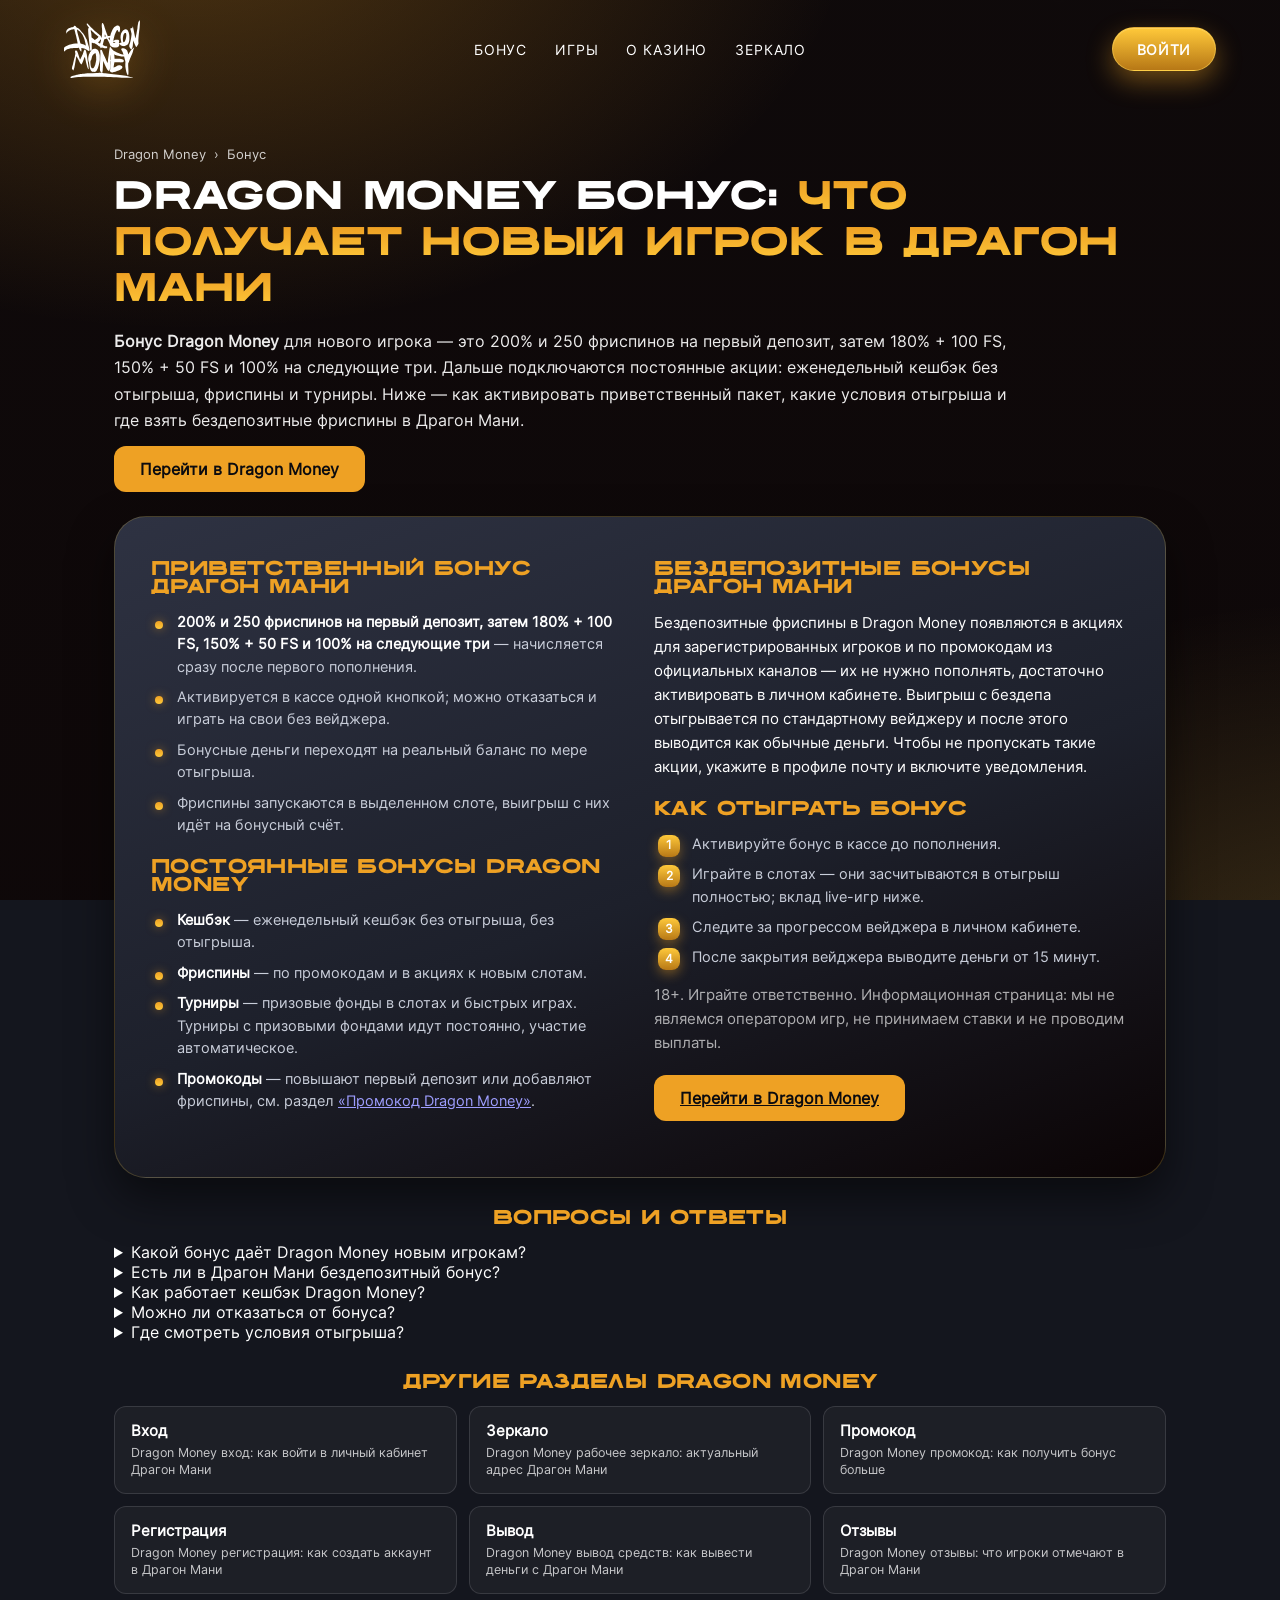
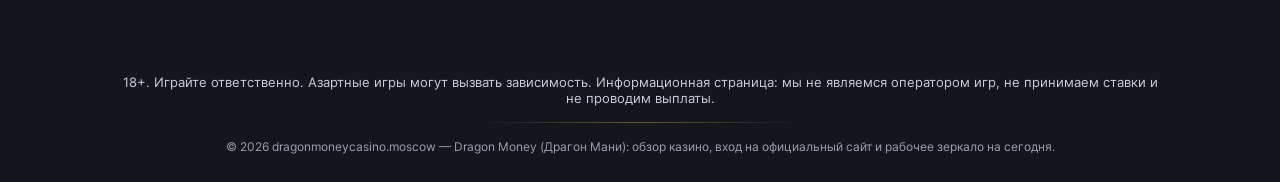
==== bonus/index.html @ 5d679af5 "Разделы Dragon Money: бонус, вход, зеркало, промокод, регистрация, вывод, отзывы; sitemap" ====
<!DOCTYPE html>
<html lang="ru">
<head>
  <meta charset="utf-8" />
  <meta name="viewport" content="width=device-width, initial-scale=1" />
  <meta http-equiv="content-language" content="ru" />
  <meta name="referrer" content="strict-origin-when-cross-origin" />
  <title>Dragon Money бонус — бонусы Драгон Мани: 200% + 250 FS, кешбэк, фриспины и промокоды</title>
  <meta name="description" content="Бонусы Dragon Money (Драгон Мани): 200% и 250 фриспинов на первый депозит, затем 180% + 100 FS, 150% + 50 FS и 100% на следующие три, еженедельный кешбэк без отыгрыша, фриспины и турниры. Условия отыгрыша, бездепозитные акции и промокоды. 18+." />
  <meta name="keywords" content="Dragon Money бонус, Драгон Мани бонус, Драгон Мани бездеп, Dragon Money casino бонус, бонус Драгон Мани на первый депозит, Драгон Мани фриспины, Драгон Мани кэшбэк" />
  <meta name="robots" content="index, follow, max-image-preview:large, max-snippet:-1" />
  <meta name="yandex" content="index, follow" />
  <meta name="rating" content="mature" />
  <meta name="age-restriction" content="18+" />
  <link rel="canonical" href="https://dragonmoneycasino.moscow/bonus/" />
  <meta property="og:type" content="article" />
  <meta property="og:site_name" content="Dragon Money" />
  <meta property="og:title" content="Dragon Money бонус — бонусы Драгон Мани: 200% + 250 FS, кешбэк, фриспины и промокоды" />
  <meta property="og:description" content="Бонусы Dragon Money (Драгон Мани): 200% и 250 фриспинов на первый депозит, затем 180% + 100 FS, 150% + 50 FS и 100% на следующие три, еженедельный кешбэк без отыгрыша, фриспины и турниры. Условия отыгрыша, бездепозитные акции и промокоды. 18+." />
  <meta property="og:url" content="https://dragonmoneycasino.moscow/bonus/" />
  <meta property="og:locale" content="ru_RU" />
  <link rel="icon" type="image/png" href="/assets/logo/favicon.png" />
  <link rel="stylesheet" href="/css/tokens.css" />
  <link rel="stylesheet" href="/css/palette-dragon.css" />
  <link rel="stylesheet" href="/css/style.css" />
  <link rel="stylesheet" href="/css/extra.css" />
  <link rel="stylesheet" href="/css/hub.css?v=1" />
</head>
<body>

  <div class="page-bg" aria-hidden="true"></div>

  <div class="page">
    <header class="lb-header-center">
    <a class="lb-header-center__brand" href="/" aria-label="Dragon Money — на главную">
      <img class="lb-header-center__img" src="/assets/logo/wordmark.svg" alt="Dragon Money — Драгон Мани" width="180" height="40" />
    </a>
    <nav class="lb-header-center__nav" aria-label="Основное меню Dragon Money">
      <a class="lb-header-center__link" href="/#bonus" title="Бонус Dragon Money">Бонус</a>
      <a class="lb-header-center__link" href="/#games" title="Игры Dragon Money">Игры</a>
      <a class="lb-header-center__link" href="/#advantages" title="О Dragon Money">О казино</a>
      <a class="lb-header-center__link" href="/#about" title="Зеркало Dragon Money">Зеркало</a>
    </nav>
    <div class="lb-header-center__actions">
      <a class="lb-header-center__btn" href="https://gamejack777.site/7ZUdEv" target="_blank" rel="nofollow noopener" title="Вход в Dragon Money">Войти</a>
    </div>
  </header>

    <main class="page__main" id="top">
      <section class="section" aria-labelledby="page-title">
        <div class="dm-seo">
          <nav class="crumbs" aria-label="Хлебные крошки"><a href="/">Dragon Money</a><span>›</span><span>Бонус</span></nav>
          <h1 class="dm-seo__title" id="page-title"><span class="dm-seo__title-dark">Dragon Money бонус: </span><span class="dm-seo__title-blue">что получает новый игрок в Драгон Мани</span></h1>
          <div class="hub-intro">
<p><strong>Бонус Dragon Money</strong> для нового игрока — это 200% и 250 фриспинов на первый депозит, затем 180% + 100 FS, 150% + 50 FS и 100% на следующие три. Дальше подключаются постоянные акции: еженедельный кешбэк без отыгрыша, фриспины и турниры. Ниже — как активировать приветственный пакет, какие условия отыгрыша и где взять бездепозитные фриспины в Драгон Мани.</p>
          </div>
          <div class="hub-cta"><a class="hub-btn" href="https://gamejack777.site/7ZUdEv" target="_blank" rel="nofollow noopener" title="Перейти в Dragon Money">Перейти в Dragon Money</a></div>

          <div class="dm-seo__grid">
            <div class="dm-seo__col">
<h2 class="dm-seo__h3">Приветственный бонус Драгон Мани</h2>
<ul class="dm-seo__list"><li><strong>200% и 250 фриспинов на первый депозит, затем 180% + 100 FS, 150% + 50 FS и 100% на следующие три</strong> — начисляется сразу после первого пополнения.</li><li>Активируется в кассе одной кнопкой; можно отказаться и играть на свои без вейджера.</li><li>Бонусные деньги переходят на реальный баланс по мере отыгрыша.</li><li>Фриспины запускаются в выделенном слоте, выигрыш с них идёт на бонусный счёт.</li></ul>
<h2 class="dm-seo__h3">Постоянные бонусы Dragon Money</h2>
<ul class="dm-seo__list"><li><strong>Кешбэк</strong> — еженедельный кешбэк без отыгрыша, без отыгрыша.</li><li><strong>Фриспины</strong> — по промокодам и в акциях к новым слотам.</li><li><strong>Турниры</strong> — призовые фонды в слотах и быстрых играх. Турниры с призовыми фондами идут постоянно, участие автоматическое.</li><li><strong>Промокоды</strong> — повышают первый депозит или добавляют фриспины, см. раздел <a href="/promokod/" title="Промокод Dragon Money">«Промокод Dragon Money»</a>.</li></ul>
            </div>
            <div class="dm-seo__col">
<h2 class="dm-seo__h3">Бездепозитные бонусы Драгон Мани</h2>
<p>Бездепозитные фриспины в Dragon Money появляются в акциях для зарегистрированных игроков и по промокодам из официальных каналов — их не нужно пополнять, достаточно активировать в личном кабинете. Выигрыш с бездепа отыгрывается по стандартному вейджеру и после этого выводится как обычные деньги. Чтобы не пропускать такие акции, укажите в профиле почту и включите уведомления.</p>
<h2 class="dm-seo__h3">Как отыграть бонус</h2>
<ol class="dm-seo__list dm-seo__list--num"><li>Активируйте бонус в кассе до пополнения.</li><li>Играйте в слотах — они засчитываются в отыгрыш полностью; вклад live-игр ниже.</li><li>Следите за прогрессом вейджера в личном кабинете.</li><li>После закрытия вейджера выводите деньги от 15 минут.</li></ol>
              <p class="hub-note">18+. Играйте ответственно. Информационная страница: мы не являемся оператором игр, не принимаем ставки и не проводим выплаты.</p>
              <div class="hub-cta"><a class="hub-btn" href="https://gamejack777.site/7ZUdEv" target="_blank" rel="nofollow noopener" title="Перейти в Dragon Money">Перейти в Dragon Money</a></div>
            </div>
          </div>

          <h2 class="dm-seo__h3 hub__h2">Вопросы и ответы</h2>
          <div class="dm-faq">
<details class="dm-q"><summary>Какой бонус даёт Dragon Money новым игрокам?</summary><p>200% и 250 фриспинов на первый депозит, затем 180% + 100 FS, 150% + 50 FS и 100% на следующие три. Активируется в кассе при первом пополнении.</p></details>
<details class="dm-q"><summary>Есть ли в Драгон Мани бездепозитный бонус?</summary><p>Бездепозитные фриспины периодически выдаются по промокодам и в акциях для зарегистрированных игроков — следите за уведомлениями в кабинете.</p></details>
<details class="dm-q"><summary>Как работает кешбэк Dragon Money?</summary><p>Часть проигрыша возвращается на баланс: еженедельный кешбэк без отыгрыша. Отыгрывать кешбэк не нужно.</p></details>
<details class="dm-q"><summary>Можно ли отказаться от бонуса?</summary><p>Да, в кассе перед пополнением. Тогда депозит сразу доступен к выводу без вейджера.</p></details>
<details class="dm-q"><summary>Где смотреть условия отыгрыша?</summary><p>В описании бонуса в кассе и в личном кабинете — там же виден прогресс вейджера.</p></details>
          </div>

          <h2 class="dm-seo__h3 hub__h2">Другие разделы Dragon Money</h2>
          <div class="hub">
        <a href="/vhod/" title="Dragon Money вход: как войти в личный кабинет Драгон Мани"><strong>Вход</strong><small>Dragon Money вход: как войти в личный кабинет Драгон Мани</small></a>
        <a href="/zerkalo/" title="Dragon Money рабочее зеркало: актуальный адрес Драгон Мани"><strong>Зеркало</strong><small>Dragon Money рабочее зеркало: актуальный адрес Драгон Мани</small></a>
        <a href="/promokod/" title="Dragon Money промокод: как получить бонус больше"><strong>Промокод</strong><small>Dragon Money промокод: как получить бонус больше</small></a>
        <a href="/registraciya/" title="Dragon Money регистрация: как создать аккаунт в Драгон Мани"><strong>Регистрация</strong><small>Dragon Money регистрация: как создать аккаунт в Драгон Мани</small></a>
        <a href="/vyvod/" title="Dragon Money вывод средств: как вывести деньги с Драгон Мани"><strong>Вывод</strong><small>Dragon Money вывод средств: как вывести деньги с Драгон Мани</small></a>
        <a href="/otzyvy/" title="Dragon Money отзывы: что игроки отмечают в Драгон Мани"><strong>Отзывы</strong><small>Dragon Money отзывы: что игроки отмечают в Драгон Мани</small></a>
          </div>
        </div>
      </section>
    </main>

    <footer class="lb-footer-line">
    <p class="lb-footer-line__disclaimer">18+. Играйте ответственно. Азартные игры могут вызвать зависимость. Информационная страница: мы не являемся оператором игр, не принимаем ставки и не проводим выплаты.</p>
    <hr class="lb-footer-line__rule" />
    <p class="lb-footer-line__copy">© 2026 dragonmoneycasino.moscow — Dragon Money (Драгон Мани): обзор казино, вход на официальный сайт и рабочее зеркало на сегодня.</p>
  </footer>
  </div>

  <div class="lb-toast" data-lb-toast id="lb-bonus-toast">
  <div class="lb-toast__body">
    <p class="lb-toast__title">Сундуки дракона</p>
    <p class="lb-toast__text">Бонус до 200% и 250 фриспинов на первые четыре депозита. Только для новых игроков.</p>
    <a class="lb-toast__btn" href="https://gamejack777.site/7ZUdEv" target="_blank" rel="nofollow noopener" title="Условия бонуса Dragon Money">Смотреть</a>
  </div>
  <button class="lb-toast__close" type="button" aria-label="Закрыть" data-lb-toast-close>×</button>
</div>

<script type="application/ld+json">
{
  "@context": "https://schema.org",
  "@graph": [
    {
      "@type": "WebPage",
      "@id": "https://dragonmoneycasino.moscow/bonus/#page",
      "url": "https://dragonmoneycasino.moscow/bonus/",
      "name": "Dragon Money бонус — бонусы Драгон Мани: 200% + 250 FS, кешбэк, фриспины и промокоды",
      "description": "Бонусы Dragon Money (Драгон Мани): 200% и 250 фриспинов на первый депозит, затем 180% + 100 FS, 150% + 50 FS и 100% на следующие три, еженедельный кешбэк без отыгрыша, фриспины и турниры. Условия отыгрыша, бездепозитные акции и промокоды. 18+.",
      "inLanguage": "ru-RU",
      "isPartOf": {
        "@id": "https://dragonmoneycasino.moscow/#website"
      }
    },
    {
      "@type": "BreadcrumbList",
      "itemListElement": [
        {
          "@type": "ListItem",
          "position": 1,
          "name": "Dragon Money",
          "item": "https://dragonmoneycasino.moscow/"
        },
        {
          "@type": "ListItem",
          "position": 2,
          "name": "Бонус",
          "item": "https://dragonmoneycasino.moscow/bonus/"
        }
      ]
    },
    {
      "@type": "FAQPage",
      "@id": "https://dragonmoneycasino.moscow/bonus/#faq",
      "mainEntity": [
        {
          "@type": "Question",
          "name": "Какой бонус даёт Dragon Money новым игрокам?",
          "acceptedAnswer": {
            "@type": "Answer",
            "text": "200% и 250 фриспинов на первый депозит, затем 180% + 100 FS, 150% + 50 FS и 100% на следующие три. Активируется в кассе при первом пополнении."
          }
        },
        {
          "@type": "Question",
          "name": "Есть ли в Драгон Мани бездепозитный бонус?",
          "acceptedAnswer": {
            "@type": "Answer",
            "text": "Бездепозитные фриспины периодически выдаются по промокодам и в акциях для зарегистрированных игроков — следите за уведомлениями в кабинете."
          }
        },
        {
          "@type": "Question",
          "name": "Как работает кешбэк Dragon Money?",
          "acceptedAnswer": {
            "@type": "Answer",
            "text": "Часть проигрыша возвращается на баланс: еженедельный кешбэк без отыгрыша. Отыгрывать кешбэк не нужно."
          }
        },
        {
          "@type": "Question",
          "name": "Можно ли отказаться от бонуса?",
          "acceptedAnswer": {
            "@type": "Answer",
            "text": "Да, в кассе перед пополнением. Тогда депозит сразу доступен к выводу без вейджера."
          }
        },
        {
          "@type": "Question",
          "name": "Где смотреть условия отыгрыша?",
          "acceptedAnswer": {
            "@type": "Answer",
            "text": "В описании бонуса в кассе и в личном кабинете — там же виден прогресс вейджера."
          }
        }
      ]
    }
  ]
}
</script>
<script src="/js/toast.js"></script>
</body>
</html>
---- css/tokens.css ----
:root {
  --lb-c-2589FF: #2589FF;
  --lb-c-25475C: #25475C;
  --lb-c-111117: #111117;
  --lb-c-FFFFFF: #FFFFFF;
  --lb-c-5A7EA8: #5A7EA8;
  --lb-c-2A7AD9: #2A7AD9;
  --lb-c-262D36: #262D36;
  --lb-c-06060C: #06060C;
  --lb-c-09091C: #06060C;

  --lb-font-display: "Widock TRIAL", "Arial Black", Arial, sans-serif;
  --lb-font-title: "FindSans Pro", Arial, sans-serif;
  --lb-font-body: "Inter", Arial, Helvetica, sans-serif;

  --lb-space-1: 8px;
  --lb-space-2: 12px;
  --lb-space-3: 16px;
  --lb-space-4: 24px;
  --lb-space-5: 32px;
  --lb-space-6: 48px;
  --lb-w-page: 1200px;
  --lb-w-main: 1100px;
  --lb-w-narrow: 980px;
  --lb-w-text: 900px;
  --lb-gutter: 24px;
}

@media (max-width: 720px) {
  :root { --lb-gutter: 16px; }
}

@font-face {
  font-family: "Widock TRIAL";
  src: url("../assets/fonts/Widock-TRIAL-Bold.woff") format("woff");
  font-weight: 700;
  font-style: normal;
  font-display: swap;
}
@font-face {
  font-family: "FindSans Pro";
  src: url("../assets/fonts/FindSansPro-Regular.woff") format("woff");
  font-weight: 400;
  font-style: normal;
  font-display: swap;
}
@font-face {
  font-family: "Inter";
  src: url("../assets/fonts/Inter-Regular.woff") format("woff");
  font-weight: 400;
  font-style: normal;
  font-display: swap;
}
---- css/palette-dragon.css ----
/* Dragon Money — тёмная тема (жёлтый + тёмно-навигационный).
   Основано на реальном бренд-марке: amber #EEA124 + ink #1D202B.
   Подключать после tokens.css */

:root {
  /* Роли темы */
  --dm-bg:            #14161E;   /* фон страницы (глубокая ink-навигация) */
  --dm-surface:       #1D202B;   /* карточки, панели (цвет из бренд-марка) */
  --dm-surface-2:     #262A38;   /* второй уровень (шапка) */
  --dm-panel:         #2E3242;
  --dm-text:          #FFFFFF;
  --dm-text-soft:     #C9CEDA;
  --dm-text-muted:    #7C8598;

  /* Бренд-акценты Dragon Money */
  --dm-amber:         #EEA124;   /* главный жёлто-оранжевый (X-badge) */
  --dm-amber-hi:      #FFC93A;   /* яркий hi-light */
  --dm-amber-deep:    #B77816;   /* насыщенный, для теней */
  --dm-gold:          #FFD452;   /* лимонный highlight */
  --dm-ink:           #1D202B;   /* тёмная база */
  --dm-red:           #E63241;   /* второстепенный акцент (галстук маскота) */

  /* Совместимость со старыми lb-c-* переменными блоков */
  --lb-c-2589FF:      #EEA124;   /* accent → жёлтый */
  --lb-c-25475C:      #C9CEDA;
  --lb-c-111117:      #FFFFFF;
  --lb-c-FFFFFF:      #FFFFFF;
  --lb-c-5A7EA8:      #7C8598;
  --lb-c-2A7AD9:      #B77816;
  --lb-c-262D36:      #2E3242;
  --lb-c-06060C:      #14161E;
  --lb-c-09091C:      #1D202B;

  color-scheme: dark;
}
---- css/style.css ----
﻿/* ============================================================
   Dragon Money — DragonMoney-Тест1
   Порядок: tokens.css → palette-dragon.css → style.css
   Блоки: Шапка 03-logo-center-nav · Hero 01-split-right ·
          Слайдер 06-coverflow · Преимущества 05-cta-plus ·
          Бонусы 01-gradient-timeline · Подвал 02-line-stack ·
          Модалка 02-bonus-toast
   ============================================================ */

*, *::before, *::after { box-sizing: border-box; }
html, body { margin: 0; padding: 0; }

body {
  min-height: 100vh;
  font-family: var(--lb-font-body);
  color: var(--dm-text);
  background: var(--dm-bg);
  -webkit-font-smoothing: antialiased;
  -moz-osx-font-smoothing: grayscale;
}

img, svg { max-width: 100%; height: auto; display: block; }

.dm-sr-only {
  position: absolute !important;
  width: 1px; height: 1px; padding: 0; margin: -1px;
  overflow: hidden; clip: rect(0, 0, 0, 0);
  white-space: nowrap; border: 0;
}

/* Фон — тёмный красно-золотой vignette (без background-attachment: fixed) */
.page-bg {
  position: fixed; inset: 0; z-index: -1;
  background:
    radial-gradient(1100px 700px at 15% -10%, rgba(238, 161, 36, 0.28) 0%, transparent 60%),
    radial-gradient(900px 600px at 105% 110%, rgba(255, 212, 82, 0.18) 0%, transparent 65%),
    linear-gradient(180deg, rgba(14, 7, 8, 0.72) 0%, rgba(14, 7, 8, 0.90) 100%),
    url("../assets/bg/bg.png") center / cover no-repeat;
  pointer-events: none;
  transform: translateZ(0);
}

.page { min-height: 100vh; display: flex; flex-direction: column; }
.page__main { flex: 1; }

.section { padding: 48px 0; }
.section--tight { padding: 32px 0; }
.section--games { padding: 24px 0 40px; }

@media (max-width: 720px) {
  .section { padding: 32px 0; }
  .section--games { padding: 16px 0 24px; }
}

/* ============================================================
   Шапка — 03-logo-center-nav (лого слева, nav в центре, CTA справа)
   ============================================================ */
.lb-header-center {
  width: 100%;
  max-width: 1200px;
  margin: 0 auto;
  padding: 20px 24px;
  display: grid;
  grid-template-columns: 1fr auto 1fr;
  align-items: center;
  gap: 16px;
}

.lb-header-center__brand { justify-self: start; display: flex; text-decoration: none; }
.lb-header-center__img {
  height: 58px; width: auto;
  object-fit: contain;
  /* brush-lettering svg тёмный по умолчанию — инвертируем в белый на тёмном фоне */
  filter: invert(1) brightness(1.08) drop-shadow(0 10px 22px rgba(238, 161, 36, 0.42));
}

.lb-header-center__nav {
  display: flex;
  align-items: center;
  gap: 28px;
}
.lb-header-center__link {
  font-family: var(--lb-font-body);
  font-size: 14px;
  color: var(--dm-text);
  text-decoration: none;
  text-transform: uppercase;
  letter-spacing: 0.06em;
  transition: color 0.2s ease;
  position: relative;
}
.lb-header-center__link::after {
  content: "";
  position: absolute;
  left: 50%; bottom: -6px;
  width: 0; height: 2px;
  background: linear-gradient(90deg, var(--dm-amber-hi) 0%, var(--dm-amber) 100%);
  transition: width 0.25s ease, left 0.25s ease;
}
.lb-header-center__link:hover { color: var(--dm-amber); }
.lb-header-center__link:hover::after { width: 100%; left: 0; }

.lb-header-center__actions { justify-self: end; }
.lb-header-center__btn {
  display: inline-flex; align-items: center; justify-content: center;
  height: 44px;
  padding: 0 24px;
  border-radius: 999px;
  background: linear-gradient(180deg, var(--dm-amber-hi) 0%, var(--dm-amber-deep) 100%);
  color: #fff;
  font-family: var(--lb-font-body);
  font-size: 14px;
  font-weight: 700;
  text-transform: uppercase;
  letter-spacing: 0.05em;
  text-decoration: none;
  border: 1px solid rgba(255, 212, 82, 0.55);
  box-shadow: 0 10px 26px rgba(238, 161, 36, 0.42), inset 0 1px 0 rgba(255, 255, 255, 0.16);
  transition: transform 0.2s ease, filter 0.2s ease;
}
.lb-header-center__btn:hover { transform: translateY(-1px); filter: brightness(1.10); }

@media (max-width: 860px) {
  .lb-header-center { grid-template-columns: 1fr; justify-items: center; row-gap: 14px; }
  .lb-header-center__brand, .lb-header-center__actions { justify-self: center; }
}

/* ============================================================
   Hero — 01-split-right (визуал слева, текст справа)
   ============================================================ */
.lb-hero-split {
  width: 100%;
  max-width: 1200px;
  margin: 0 auto;
  padding: 40px 24px 48px;
  display: grid;
  grid-template-columns: 1.05fr 1fr;
  gap: 40px;
  align-items: center;
  position: relative;
}
.lb-hero-split::before {
  content: "";
  position: absolute;
  left: 8%; top: 10%;
  width: 46%; height: 80%;
  background: radial-gradient(ellipse at center, rgba(238, 161, 36, 0.32) 0%, rgba(255, 212, 82, 0.16) 40%, transparent 72%);
  pointer-events: none;
  z-index: 0;
}

.lb-hero-split__logo {
  position: relative; z-index: 1;
  width: min(440px, 92%);
  height: auto;
  margin: 0 auto;
  filter: drop-shadow(0 22px 42px rgba(238, 161, 36, 0.45));
  animation: dmFloat 6s ease-in-out infinite;
}
@keyframes dmFloat {
  0%,100% { transform: translateY(0); }
  50%     { transform: translateY(-8px); }
}

.lb-hero-split__content {
  position: relative; z-index: 1;
  text-align: right;
}

.lb-hero-split__title {
  margin: 0 0 16px;
  font-family: var(--lb-font-display);
  font-size: clamp(28px, 3.8vw, 46px);
  font-weight: 700;
  line-height: 1.15;
  text-transform: uppercase;
  letter-spacing: 0.02em;
  color: var(--dm-text);
}
.lb-hero-split__title-accent {
  background: linear-gradient(180deg, var(--dm-amber) 0%, var(--dm-amber) 55%, var(--dm-amber-deep) 100%);
  -webkit-background-clip: text; background-clip: text;
  -webkit-text-fill-color: transparent; color: transparent;
}

.lb-hero-split__text {
  margin: 0 0 8px;
  font-family: var(--lb-font-body);
  font-size: 16px;
  line-height: 1.55;
  color: var(--dm-text-soft);
}
.lb-hero-split__bonus {
  margin: 0 0 26px;
  font-family: var(--lb-font-display);
  font-size: 18px;
  font-weight: 700;
  text-transform: uppercase;
  letter-spacing: 0.03em;
  color: var(--dm-amber);
}

.lb-hero-split__buttons {
  display: flex; flex-wrap: wrap; gap: 12px;
  justify-content: flex-end;
}

.lb-hero-split__btn {
  display: inline-flex; align-items: center; justify-content: center;
  gap: 10px;
  height: 50px;
  padding: 0 24px;
  border-radius: 999px;
  font-family: var(--lb-font-body);
  font-size: 15px;
  font-weight: 700;
  text-transform: uppercase;
  letter-spacing: 0.04em;
  text-decoration: none;
  transition: transform 0.2s ease, filter 0.2s ease, box-shadow 0.2s ease;
}
.lb-hero-split__btn:hover { transform: translateY(-1px); }

.lb-hero-split__btn--fill {
  background: linear-gradient(180deg, var(--dm-amber-hi) 0%, var(--dm-amber-deep) 100%);
  color: #fff;
  border: 2px solid var(--dm-amber);
  box-shadow: 0 12px 28px rgba(238, 161, 36, 0.42);
}
.lb-hero-split__btn--fill:hover { filter: brightness(1.10); }

.lb-hero-split__btn--outline {
  background: transparent;
  color: var(--dm-amber);
  border: 2px solid rgba(255, 212, 82, 0.6);
}
.lb-hero-split__btn--outline:hover { background: rgba(255, 212, 82, 0.10); border-color: var(--dm-amber); color: var(--dm-amber); }

.lb-hero-split__btn-icon { width: 22px; height: 22px; }

@media (max-width: 860px) {
  .lb-hero-split { grid-template-columns: 1fr; text-align: center; }
  .lb-hero-split__content { text-align: center; }
  .lb-hero-split__buttons { justify-content: center; }
  .lb-hero-split__logo { width: min(300px, 74%); }
}

/* ============================================================
   Слайдер — 06-coverflow (3D фокус)
   ============================================================ */
.lb-slider-coverflow {
  --lb-cf-gap: 18px;
  --lb-cf-far: 130px;
  --lb-cf-near: 180px;
  --lb-cf-center: 250px;
  --lb-cf-radius: 26px;
  width: 100%;
  max-width: 900px;
  margin: 0 auto;
  padding: 0 24px;
  text-align: center;
}

.lb-slider-coverflow__title {
  margin: 0 0 28px;
  font-family: var(--lb-font-display);
  font-size: clamp(24px, 4.2vw, 42px);
  font-weight: 700;
  text-transform: uppercase;
  letter-spacing: 0.02em;
  color: var(--dm-text);
  line-height: 1.15;
}
.lb-slider-coverflow__title-accent {
  background: linear-gradient(180deg, var(--dm-amber) 0%, var(--dm-amber-hi) 100%);
  -webkit-background-clip: text; background-clip: text;
  -webkit-text-fill-color: transparent; color: transparent;
}

.lb-slider-coverflow__viewport {
  width: 100%;
  height: var(--lb-cf-center);
  overflow: hidden;
  position: relative;
  mask-image: linear-gradient(90deg, transparent 0%, #000 12%, #000 88%, transparent 100%);
  -webkit-mask-image: linear-gradient(90deg, transparent 0%, #000 12%, #000 88%, transparent 100%);
}

.lb-slider-coverflow__track {
  display: flex;
  align-items: center;
  gap: var(--lb-cf-gap);
  height: 100%;
  transition: transform 0.55s ease;
  will-change: transform;
}

.lb-slider-coverflow__slide {
  width: var(--lb-cf-far);
  height: var(--lb-cf-far);
  flex-shrink: 0;
  border-radius: var(--lb-cf-radius);
  overflow: hidden;
  transition: width 0.55s ease, height 0.55s ease, opacity 0.55s ease, box-shadow 0.4s ease;
  opacity: 0.55;
  border: 1px solid rgba(255, 212, 82, 0.20);
  box-shadow: 0 8px 20px rgba(0, 0, 0, 0.45);
}
.lb-slider-coverflow__slide.is-near {
  width: var(--lb-cf-near);
  height: var(--lb-cf-near);
  opacity: 0.85;
  border-color: rgba(255, 212, 82, 0.35);
}
.lb-slider-coverflow__slide.is-center {
  width: var(--lb-cf-center);
  height: var(--lb-cf-center);
  opacity: 1;
  border-color: rgba(255, 212, 82, 0.65);
  box-shadow: 0 20px 44px rgba(0, 0, 0, 0.55), 0 0 34px rgba(238, 161, 36, 0.45);
}

.lb-slider-coverflow__slide a { display: block; width: 100%; height: 100%; text-decoration: none; }
.lb-slider-coverflow__media {
  width: 100%; height: 100%;
  object-fit: cover;
}

/* ============================================================
   Преимущества — 05-cta-plus (1 hero-карта + CTA-aside + 3 карты)
   ============================================================ */
.lb-adv-cta {
  width: 100%;
  max-width: 1100px;
  margin: 0 auto;
  padding: 0 24px;
}

.lb-adv-cta__top {
  display: grid;
  grid-template-columns: 1fr 1.1fr;
  gap: 20px;
  align-items: stretch;
  margin-bottom: 20px;
}

.lb-adv-cta__card {
  background:
    radial-gradient(400px 220px at 100% 0%, rgba(255, 255, 255, 0.18), transparent 65%),
    linear-gradient(160deg, var(--dm-amber-hi) 0%, var(--dm-amber) 55%, var(--dm-amber-deep) 100%);
  border: 1px solid rgba(255, 255, 255, 0.20);
  border-radius: 28px;
  padding: 24px 22px 26px;
  min-height: 200px;
  box-shadow: 0 14px 32px rgba(0, 0, 0, 0.45), inset 0 1px 0 rgba(255, 255, 255, 0.28);
}

.lb-adv-cta__head { display: flex; align-items: center; gap: 12px; margin-bottom: 14px; }
.lb-adv-cta__icon {
  width: 44px; height: 44px;
  border-radius: 12px;
  background: rgba(29, 32, 43, 0.85);
  display: grid; place-items: center;
  color: var(--dm-amber-hi);
  box-shadow: inset 0 0 0 1px rgba(29, 32, 43, 0.55);
}
.lb-adv-cta__icon svg { width: 26px; height: 26px; }

.lb-adv-cta__card-title {
  margin: 0;
  font-family: var(--lb-font-display);
  font-size: clamp(20px, 2.2vw, 26px);
  font-weight: 700;
  color: var(--dm-ink);
  text-transform: uppercase;
  letter-spacing: 0.02em;
  text-shadow: 0 1px 0 rgba(255, 255, 255, 0.22);
}

.lb-adv-cta__card-text {
  margin: 0;
  font-family: var(--lb-font-body);
  font-size: 14px;
  line-height: 1.55;
  color: #1D202B;
  font-weight: 500;
}

.lb-adv-cta__aside {
  display: flex; flex-direction: column;
  justify-content: center; align-items: flex-end;
  text-align: right;
  gap: 14px;
  padding: 8px 12px 8px 0;
}
.lb-adv-cta__title {
  margin: 0;
  font-family: var(--lb-font-display);
  font-size: clamp(34px, 5vw, 56px);
  font-weight: 700;
  background: linear-gradient(180deg, var(--dm-amber) 0%, var(--dm-amber) 60%, var(--dm-amber-deep) 100%);
  -webkit-background-clip: text; background-clip: text;
  -webkit-text-fill-color: transparent; color: transparent;
  text-transform: uppercase;
  letter-spacing: 0.02em;
  line-height: 1;
}
.lb-adv-cta__subtitle {
  margin: 0;
  font-family: var(--lb-font-body);
  font-size: 16px;
  color: var(--dm-text-soft);
}

.lb-adv-cta__buttons { display: flex; flex-wrap: wrap; gap: 12px; margin-top: 6px; justify-content: flex-end; }
.lb-adv-cta__btn {
  display: inline-flex; align-items: center; justify-content: center;
  height: 46px;
  padding: 0 24px;
  border-radius: 999px;
  font-family: var(--lb-font-body);
  font-size: 14px;
  font-weight: 700;
  text-transform: uppercase;
  letter-spacing: 0.05em;
  text-decoration: none;
  transition: transform 0.2s ease, filter 0.2s ease;
}
.lb-adv-cta__btn:hover { transform: translateY(-1px); }
.lb-adv-cta__btn--fill {
  background: linear-gradient(180deg, var(--dm-amber-hi) 0%, var(--dm-amber-deep) 100%);
  color: #fff;
  border: 2px solid var(--dm-amber);
  box-shadow: 0 10px 24px rgba(238, 161, 36, 0.42);
}
.lb-adv-cta__btn--fill:hover { filter: brightness(1.10); }
.lb-adv-cta__btn--outline {
  background: transparent;
  color: var(--dm-amber);
  border: 2px solid rgba(255, 212, 82, 0.55);
}
.lb-adv-cta__btn--outline:hover { background: rgba(255, 212, 82, 0.10); border-color: var(--dm-amber); }

.lb-adv-cta__row {
  display: grid;
  grid-template-columns: repeat(3, 1fr);
  gap: 18px;
}
.lb-adv-cta__row .lb-adv-cta__card {
  background: linear-gradient(160deg, var(--dm-panel) 0%, var(--dm-surface) 55%, #0B0D14 100%);
  border-color: rgba(238, 161, 36, 0.24);
  min-height: 180px;
  box-shadow: 0 12px 30px rgba(0, 0, 0, 0.45);
}
.lb-adv-cta__row .lb-adv-cta__card-title {
  color: var(--dm-amber-hi);
  text-shadow: none;
}
.lb-adv-cta__row .lb-adv-cta__card-text {
  color: var(--dm-text);
  font-weight: 400;
}
.lb-adv-cta__row .lb-adv-cta__icon {
  color: var(--dm-amber-hi);
  background: linear-gradient(140deg, rgba(238, 161, 36, 0.28) 0%, rgba(255, 212, 82, 0.10) 100%);
  box-shadow: inset 0 0 0 1px rgba(255, 212, 82, 0.38);
}

@media (max-width: 900px) {
  .lb-adv-cta__top { grid-template-columns: 1fr; }
  .lb-adv-cta__aside { align-items: center; text-align: center; padding: 8px 0 0; }
  .lb-adv-cta__buttons { justify-content: center; }
  .lb-adv-cta__row { grid-template-columns: 1fr; }
}

/* ============================================================
   Бонусы — 01-gradient-timeline (адаптирован под красный/золото)
   ============================================================ */
.lb-bonus-grad {
  width: 100%;
  max-width: 980px;
  margin: 0 auto;
  padding: 0 24px;
  text-align: center;
}
.lb-bonus-grad__title {
  margin: 0 0 12px;
  font-family: var(--lb-font-display);
  font-size: clamp(32px, 5vw, 52px);
  font-weight: 700;
  text-transform: uppercase;
  letter-spacing: 0.02em;
  line-height: 1.1;
}
.lb-bonus-grad__title-dark { color: var(--dm-text); }
.lb-bonus-grad__title-blue {
  background: linear-gradient(180deg, var(--dm-amber) 0%, var(--dm-amber-hi) 100%);
  -webkit-background-clip: text; background-clip: text;
  -webkit-text-fill-color: transparent; color: transparent;
}
.lb-bonus-grad__subtitle {
  margin: 0 auto 28px;
  max-width: 640px;
  font-family: var(--lb-font-body);
  font-size: 15px;
  line-height: 1.55;
  color: var(--dm-text-soft);
}

.lb-bonus-grad__card {
  position: relative;
  border-radius: 40px;
  padding: 36px 40px 32px;
  background:
    radial-gradient(500px 260px at 100% 0%, rgba(255, 255, 255, 0.22), transparent 65%),
    linear-gradient(120deg, #FFC93A 0%, #EEA124 45%, #B77816 80%, #7A4E0E 100%);
  color: var(--dm-ink);
  text-align: left;
  border: 1px solid rgba(255, 255, 255, 0.22);
  box-shadow: 0 22px 50px rgba(0, 0, 0, 0.55), inset 0 1px 0 rgba(255, 255, 255, 0.32);
  overflow: hidden;
}
.lb-bonus-grad__card::before {
  content: "";
  position: absolute;
  left: -80px; top: -80px;
  width: 240px; height: 240px;
  border-radius: 50%;
  background: radial-gradient(circle, rgba(255, 255, 255, 0.28), transparent 65%);
  pointer-events: none;
}

.lb-bonus-grad__card-title {
  margin: 0 0 8px;
  font-family: var(--lb-font-display);
  font-size: clamp(28px, 3.6vw, 40px);
  font-weight: 700;
  text-transform: uppercase;
  color: var(--dm-ink);
  text-shadow: 0 1px 0 rgba(255, 255, 255, 0.28);
  position: relative;
}
.lb-bonus-grad__card-sub {
  margin: 0 0 36px;
  font-family: var(--lb-font-body);
  font-size: 16px;
  color: #1D202B;
  font-weight: 500;
  position: relative;
}

.lb-bonus-grad__steps {
  display: grid;
  grid-template-columns: repeat(4, 1fr);
  gap: 12px;
  position: relative;
  margin-bottom: 32px;
}
.lb-bonus-grad__steps::before {
  content: "";
  position: absolute;
  left: 12%; right: 12%;
  top: 58px; height: 2px;
  background: rgba(29, 32, 43, 0.55);
  z-index: 0;
}

.lb-bonus-grad__step {
  position: relative; z-index: 1;
  display: flex; flex-direction: column;
  align-items: center; text-align: center; gap: 8px;
}
.lb-bonus-grad__step-top,
.lb-bonus-grad__step-bottom {
  margin: 0;
  font-family: var(--lb-font-body);
  font-size: 14px;
  color: var(--dm-ink);
  font-weight: 600;
  white-space: nowrap;
}
.lb-bonus-grad__step-icon {
  width: 78px; height: 78px;
  object-fit: contain;
  /* сундук LB → тёмный на жёлтой плашке */
  filter: brightness(0) opacity(0.85) drop-shadow(0 6px 14px rgba(0, 0, 0, 0.20));
}

.lb-bonus-grad__btn-wrap { display: flex; justify-content: center; position: relative; }
.lb-bonus-grad__btn {
  display: inline-flex; align-items: center; justify-content: center;
  height: 50px;
  padding: 0 34px;
  border-radius: 999px;
  background: var(--dm-ink);
  color: #FFFFFF;
  font-family: var(--lb-font-display);
  font-size: 15px;
  font-weight: 700;
  text-transform: uppercase;
  text-decoration: none;
  letter-spacing: 0.05em;
  border: 1px solid rgba(255, 255, 255, 0.14);
  box-shadow: 0 10px 24px rgba(0, 0, 0, 0.32);
  transition: transform 0.2s ease, filter 0.2s ease;
}
.lb-bonus-grad__btn:hover {
  transform: translateY(-1px);
  filter: brightness(1.15);
}

@media (max-width: 720px) {
  .lb-bonus-grad__card { padding: 28px 20px 24px; }
  .lb-bonus-grad__steps { grid-template-columns: repeat(2, 1fr); gap: 20px; }
  .lb-bonus-grad__steps::before { display: none; }
  .lb-bonus-grad__step-top, .lb-bonus-grad__step-bottom { white-space: normal; }
}

/* ============================================================
   SEO / убедительный текст
   ============================================================ */
.dm-seo { width: 100%; max-width: 1100px; margin: 0 auto; padding: 0 24px; }
.dm-seo__title {
  margin: 0 0 24px;
  text-align: center;
  font-family: var(--lb-font-display);
  font-size: clamp(26px, 4vw, 40px);
  font-weight: 700;
  line-height: 1.15;
  text-transform: uppercase;
  letter-spacing: 0.02em;
}
.dm-seo__title-dark { color: var(--dm-text); }
.dm-seo__title-blue {
  background: linear-gradient(180deg, var(--dm-amber) 0%, var(--dm-amber-hi) 100%);
  -webkit-background-clip: text; background-clip: text;
  -webkit-text-fill-color: transparent; color: transparent;
}
.dm-seo__grid {
  display: grid;
  grid-template-columns: 1fr 1fr;
  gap: 28px;
  background: linear-gradient(160deg, var(--dm-panel) 0%, var(--dm-surface) 55%, #0B0405 100%);
  border: 1px solid rgba(255, 212, 82, 0.20);
  border-radius: 32px;
  padding: 36px 36px 32px;
  box-shadow: 0 20px 44px rgba(0, 0, 0, 0.5);
}
.dm-seo__col { display: flex; flex-direction: column; gap: 14px; }
.dm-seo__h3 {
  margin: 8px 0 0;
  font-family: var(--lb-font-display);
  font-size: 20px;
  font-weight: 700;
  color: var(--dm-amber);
  text-transform: uppercase;
  letter-spacing: 0.02em;
}
.dm-seo__col p {
  margin: 0;
  font-family: var(--lb-font-body);
  font-size: 15px;
  line-height: 1.6;
  color: var(--dm-text);
}
.dm-seo__col p strong { color: var(--dm-amber); font-weight: 600; }
.dm-seo__list { margin: 0; padding: 0 0 0 4px; list-style: none; display: grid; gap: 8px; }
.dm-seo__list li {
  position: relative;
  padding-left: 22px;
  font-family: var(--lb-font-body);
  font-size: 14.5px;
  line-height: 1.55;
  color: var(--dm-text-soft);
}
.dm-seo__list li::before {
  content: "";
  position: absolute;
  left: 0; top: 10px;
  width: 8px; height: 8px;
  border-radius: 50%;
  background: linear-gradient(180deg, var(--dm-amber) 0%, var(--dm-amber-hi) 100%);
  box-shadow: 0 0 10px rgba(238, 161, 36, 0.55);
}
.dm-seo__list li strong { color: var(--dm-text); font-weight: 600; }

.dm-seo__list--num { counter-reset: dmstep; }
.dm-seo__list--num li::before {
  counter-increment: dmstep;
  content: counter(dmstep);
  width: 22px; height: 22px;
  top: 2px;
  border-radius: 8px;
  background: linear-gradient(180deg, var(--dm-amber-hi) 0%, var(--dm-amber-deep) 100%);
  color: #fff;
  font-family: var(--lb-font-body);
  font-size: 12px;
  font-weight: 700;
  display: grid; place-items: center;
  box-shadow: 0 4px 12px rgba(238, 161, 36, 0.42);
}
.dm-seo__list--num li { padding-left: 34px; }

.dm-seo__note {
  padding: 16px 18px;
  border-left: 3px solid var(--dm-amber);
  background: rgba(255, 212, 82, 0.08);
  border-radius: 0 14px 14px 0;
  color: var(--dm-text-soft) !important;
  font-style: italic;
}
.dm-seo__cta { margin-top: 6px; }
.dm-seo__btn {
  display: inline-flex; align-items: center; justify-content: center;
  height: 50px;
  padding: 0 34px;
  border-radius: 999px;
  background: linear-gradient(180deg, var(--dm-amber-hi) 0%, var(--dm-amber-deep) 100%);
  color: #fff;
  font-family: var(--lb-font-body);
  font-size: 15px;
  font-weight: 700;
  text-transform: uppercase;
  letter-spacing: 0.05em;
  text-decoration: none;
  border: 1px solid rgba(255, 212, 82, 0.55);
  box-shadow: 0 12px 30px rgba(238, 161, 36, 0.42);
  transition: transform 0.2s ease, filter 0.2s ease;
}
.dm-seo__btn:hover { transform: translateY(-1px); filter: brightness(1.10); }

/* FAQ */
.dm-seo__faq { margin: 28px auto 0; display: grid; gap: 12px; max-width: 900px; }
.dm-seo__q {
  border: 1px solid rgba(238, 161, 36, 0.26);
  border-radius: 14px;
  background: var(--dm-surface-2, rgba(255, 255, 255, 0.03));
  overflow: hidden;
}
.dm-seo__q[open] { border-color: rgba(238, 161, 36, 0.55); box-shadow: 0 14px 30px rgba(0, 0, 0, 0.42), 0 0 18px rgba(238, 161, 36, 0.18); }
.dm-seo__q > summary {
  position: relative;
  list-style: none;
  cursor: pointer;
  padding: 16px 48px 16px 18px;
  font-family: var(--lb-font-display);
  font-size: 16px;
  font-weight: 700;
  color: var(--dm-text);
}
.dm-seo__q > summary::-webkit-details-marker { display: none; }
.dm-seo__q > summary::after {
  content: "";
  position: absolute;
  right: 20px; top: 50%;
  width: 9px; height: 9px;
  border-right: 2px solid var(--dm-amber);
  border-bottom: 2px solid var(--dm-amber);
  transform: translateY(-70%) rotate(45deg);
  transition: transform 0.2s ease;
}
.dm-seo__q[open] > summary::after { transform: translateY(-30%) rotate(-135deg); }
.dm-seo__q p { margin: 0; padding: 0 18px 18px; font-family: var(--lb-font-body); font-size: 14.5px; line-height: 1.6; color: var(--dm-text-soft); }
.dm-seo__q p strong { color: var(--dm-amber); font-weight: 600; }

@media (max-width: 860px) { .dm-seo__grid { grid-template-columns: 1fr; padding: 26px 22px; } }

/* ============================================================
   Подвал — 02-line-stack
   ============================================================ */
.lb-footer-line {
  width: 100%;
  max-width: 1100px;
  margin: 0 auto;
  padding: 32px 24px 28px;
  text-align: center;
}
.lb-footer-line__disclaimer,
.lb-footer-line__copy {
  margin: 0;
  font-family: var(--lb-font-body);
  font-size: 13px;
  color: var(--dm-text-soft);
}
.lb-footer-line__copy { font-size: 12px; opacity: 0.75; }
.lb-footer-line__rule {
  border: 0;
  height: 1px;
  background: linear-gradient(90deg, transparent 0%, rgba(255, 212, 82, 0.35) 50%, transparent 100%);
  margin: 16px auto;
  max-width: 320px;
}

/* ============================================================
   Модалка — 02-bonus-toast (плашка снизу-справа)
   ============================================================ */
.lb-toast {
  position: fixed;
  right: 20px;
  bottom: 20px;
  z-index: 1000;
  width: min(360px, calc(100% - 32px));
  border-radius: 20px;
  padding: 16px 44px 16px 18px;
  background:
    radial-gradient(320px 180px at 100% 0%, rgba(255, 255, 255, 0.18), transparent 65%),
    linear-gradient(160deg, var(--dm-amber-hi) 0%, var(--dm-amber) 55%, var(--dm-amber-deep) 100%);
  color: var(--dm-ink);
  box-shadow: 0 18px 40px rgba(0, 0, 0, 0.55), 0 0 30px rgba(238, 161, 36, 0.32);
  border: 1px solid rgba(255, 255, 255, 0.24);
  display: none;
  align-items: flex-start;
  gap: 12px;
  transform: translateY(20px);
  opacity: 0;
  transition: transform 0.35s ease, opacity 0.35s ease;
}
.lb-toast.is-open { display: flex; transform: translateY(0); opacity: 1; }

.lb-toast__body { flex: 1; min-width: 0; }
.lb-toast__title {
  margin: 0 0 4px;
  font-family: var(--lb-font-display);
  font-size: 16px;
  text-transform: uppercase;
  letter-spacing: 0.04em;
  color: var(--dm-ink);
  text-shadow: 0 1px 0 rgba(255, 255, 255, 0.22);
}
.lb-toast__text {
  margin: 0 0 12px;
  font-family: var(--lb-font-body);
  font-size: 13px;
  line-height: 1.45;
  color: #1D202B;
  font-weight: 500;
}
.lb-toast__btn {
  display: inline-flex; align-items: center; justify-content: center;
  height: 36px;
  padding: 0 18px;
  border-radius: 999px;
  background: var(--dm-ink);
  color: var(--dm-amber-hi);
  font-family: var(--lb-font-body);
  font-size: 12px;
  font-weight: 700;
  text-transform: uppercase;
  letter-spacing: 0.05em;
  text-decoration: none;
  border: 1px solid rgba(255, 212, 82, 0.35);
  box-shadow: 0 6px 14px rgba(0, 0, 0, 0.35);
  transition: filter 0.2s ease, transform 0.2s ease;
}
.lb-toast__btn:hover { transform: translateY(-1px); filter: brightness(1.15); }

.lb-toast__close {
  position: absolute;
  top: 10px; right: 10px;
  width: 28px; height: 28px;
  border: 0;
  border-radius: 50%;
  background: rgba(29, 32, 43, 0.55);
  color: #FFFFFF;
  font-size: 18px;
  line-height: 1;
  cursor: pointer;
  padding: 0;
}
.lb-toast__close:hover { background: var(--dm-ink); }
---- css/extra.css ----
/* ============================================================
   Dragon Money — надстройка над общим шаблоном.
   Меняет компоновку, не трогая палитру и базовые блоки.
   Подключать последним.
   ============================================================ */

/* ---- Герой: маскот справа, текст слева ---- */
.lb-hero-split--rev{ grid-template-columns: 1fr 1.05fr; }
.lb-hero-split--rev .lb-hero-split__logo{ order: 2; }
.lb-hero-split--rev .lb-hero-split__content{ order: 1; text-align: left; }
.lb-hero-split--rev::before{ left: auto; right: 8%; }
@media (max-width: 900px){
  .lb-hero-split--rev .lb-hero-split__logo{ order: 1; }
  .lb-hero-split--rev .lb-hero-split__content{ order: 2; text-align: center; }
}

/* ---- Полоса цифр под героем ---- */
.dm-stats{
  max-width: 1200px; margin: -14px auto 0; padding: 0 24px 46px;
  display: grid; grid-template-columns: repeat(4, 1fr); gap: 14px;
  list-style: none;
}
.dm-stats li{
  padding: 22px 18px; text-align: center; border-radius: 16px;
  background: linear-gradient(180deg, rgba(255,255,255,.05), rgba(255,255,255,.014));
  border: 1px solid rgba(138, 220, 255, .001);
  border-color: rgba(255, 212, 82, .20);
  box-shadow: inset 0 1px 0 rgba(255,255,255,.06), 0 12px 30px rgba(0,0,0,.28);
  transition: transform .18s ease, border-color .18s ease;
}
.dm-stats li:hover{ transform: translateY(-3px); border-color: rgba(255,212,82,.42); }
.dm-stats b{
  display: block; font-family: var(--lb-font-display, inherit);
  font-size: clamp(20px, 2.4vw, 28px); line-height: 1;
  color: var(--dm-amber); margin-bottom: 7px;
}
.dm-stats span{ font-size: 13px; line-height: 1.45; color: var(--dm-text-muted); }
@media (max-width: 860px){ .dm-stats{ grid-template-columns: repeat(2, 1fr); } }

/* ---- Плюсы и минусы ---- */
.dm-pc-wrap{ max-width: 1000px; margin: 0 auto; padding: 0 24px; }
.dm-pc-title{
  text-align: center; font-family: var(--lb-font-display, inherit);
  font-size: clamp(22px, 3vw, 34px); text-transform: uppercase;
  color: var(--dm-text); margin: 0 0 8px;
}
.dm-pc-title span{ color: var(--dm-amber); }
.dm-pc-sub{ text-align: center; color: var(--dm-text-muted); font-size: 15px; margin: 0 0 28px; }
.dm-pc{ display: grid; grid-template-columns: 1fr 1fr; gap: 16px; }
.dm-pc__col{
  padding: 26px 28px; border-radius: 18px;
  background: linear-gradient(180deg, rgba(255,255,255,.05), rgba(255,255,255,.014));
  border: 1px solid rgba(255,255,255,.07);
  box-shadow: inset 0 1px 0 rgba(255,255,255,.06), 0 12px 32px rgba(0,0,0,.26);
}
.dm-pc__col h3{
  display: flex; align-items: center; gap: 10px; margin: 0 0 16px;
  font-family: var(--lb-font-display, inherit); font-size: 19px; color: var(--dm-text);
}
.dm-pc__col h3::before{ content: ""; width: 9px; height: 9px; border-radius: 50%; }
.dm-pc__col--pro h3::before{ background: #57c98a; box-shadow: 0 0 10px rgba(87,201,138,.55); }
.dm-pc__col--con h3::before{ background: var(--dm-text-muted); }
.dm-pc__col ul{ margin: 0; padding: 0; list-style: none; display: grid; gap: 13px; }
.dm-pc__col li{
  position: relative; padding-left: 28px;
  font-size: 14.5px; line-height: 1.6; color: var(--dm-text-soft);
}
.dm-pc__col--pro li::before{ content: "✓"; position: absolute; left: 0; top: -1px; color: #57c98a; font-weight: 700; }
.dm-pc__col--con li::before{ content: "–"; position: absolute; left: 3px; top: -3px; color: var(--dm-text-muted); font-weight: 700; font-size: 20px; }
@media (max-width: 760px){ .dm-pc{ grid-template-columns: 1fr; } }
---- css/hub.css ----
/* Хаб: подстраницы, крошки, сетка разделов */
.crumbs { display: flex; gap: 8px; align-items: center; margin: 0 0 14px; font-size: 13px; opacity: .8; }
.crumbs a { color: inherit; text-decoration: none; }
.dm-seo h1.dm-seo__title { text-align: left; margin-bottom: 14px; }
.hub-intro p { margin: 0 0 12px; font-size: 16px; line-height: 1.65; max-width: 900px; opacity: .92; }
.hub-cta { margin: 6px 0 24px; }
.hub-btn { display: inline-flex; align-items: center; justify-content: center; min-height: 46px; padding: 0 26px; border-radius: 12px;
  font-weight: 700; text-decoration: none; color: #0b0b0f; background: var(--lb-accent, var(--dm-amber, #f4c04a)); }
.hub-btn:hover { filter: brightness(1.08); }
.hub-note { font-size: 12.5px; opacity: .65; margin: 14px 0 6px; }
.dm-seo__col a { text-decoration: underline; }
.hub__h2 { text-align: center; margin: 32px 0 14px; }
.hub { display: grid; grid-template-columns: repeat(3, 1fr); gap: 12px; margin: 0 auto; max-width: 1100px; }
.hub a { display: block; padding: 14px 16px; border-radius: 12px; text-decoration: none; color: inherit;
  border: 1px solid rgba(255,255,255,.12); background: rgba(255,255,255,.04); transition: border-color .15s, transform .15s; }
.hub a:hover { transform: translateY(-1px); border-color: rgba(255,255,255,.35); }
.hub a strong { display: block; font-weight: 700; font-size: 15px; }
.hub a small { display: block; margin-top: 4px; font-size: 12.5px; line-height: 1.4; opacity: .75; }
@media (max-width: 900px) { .hub { grid-template-columns: repeat(2, 1fr); } }
@media (max-width: 560px) { .hub { grid-template-columns: 1fr; } }
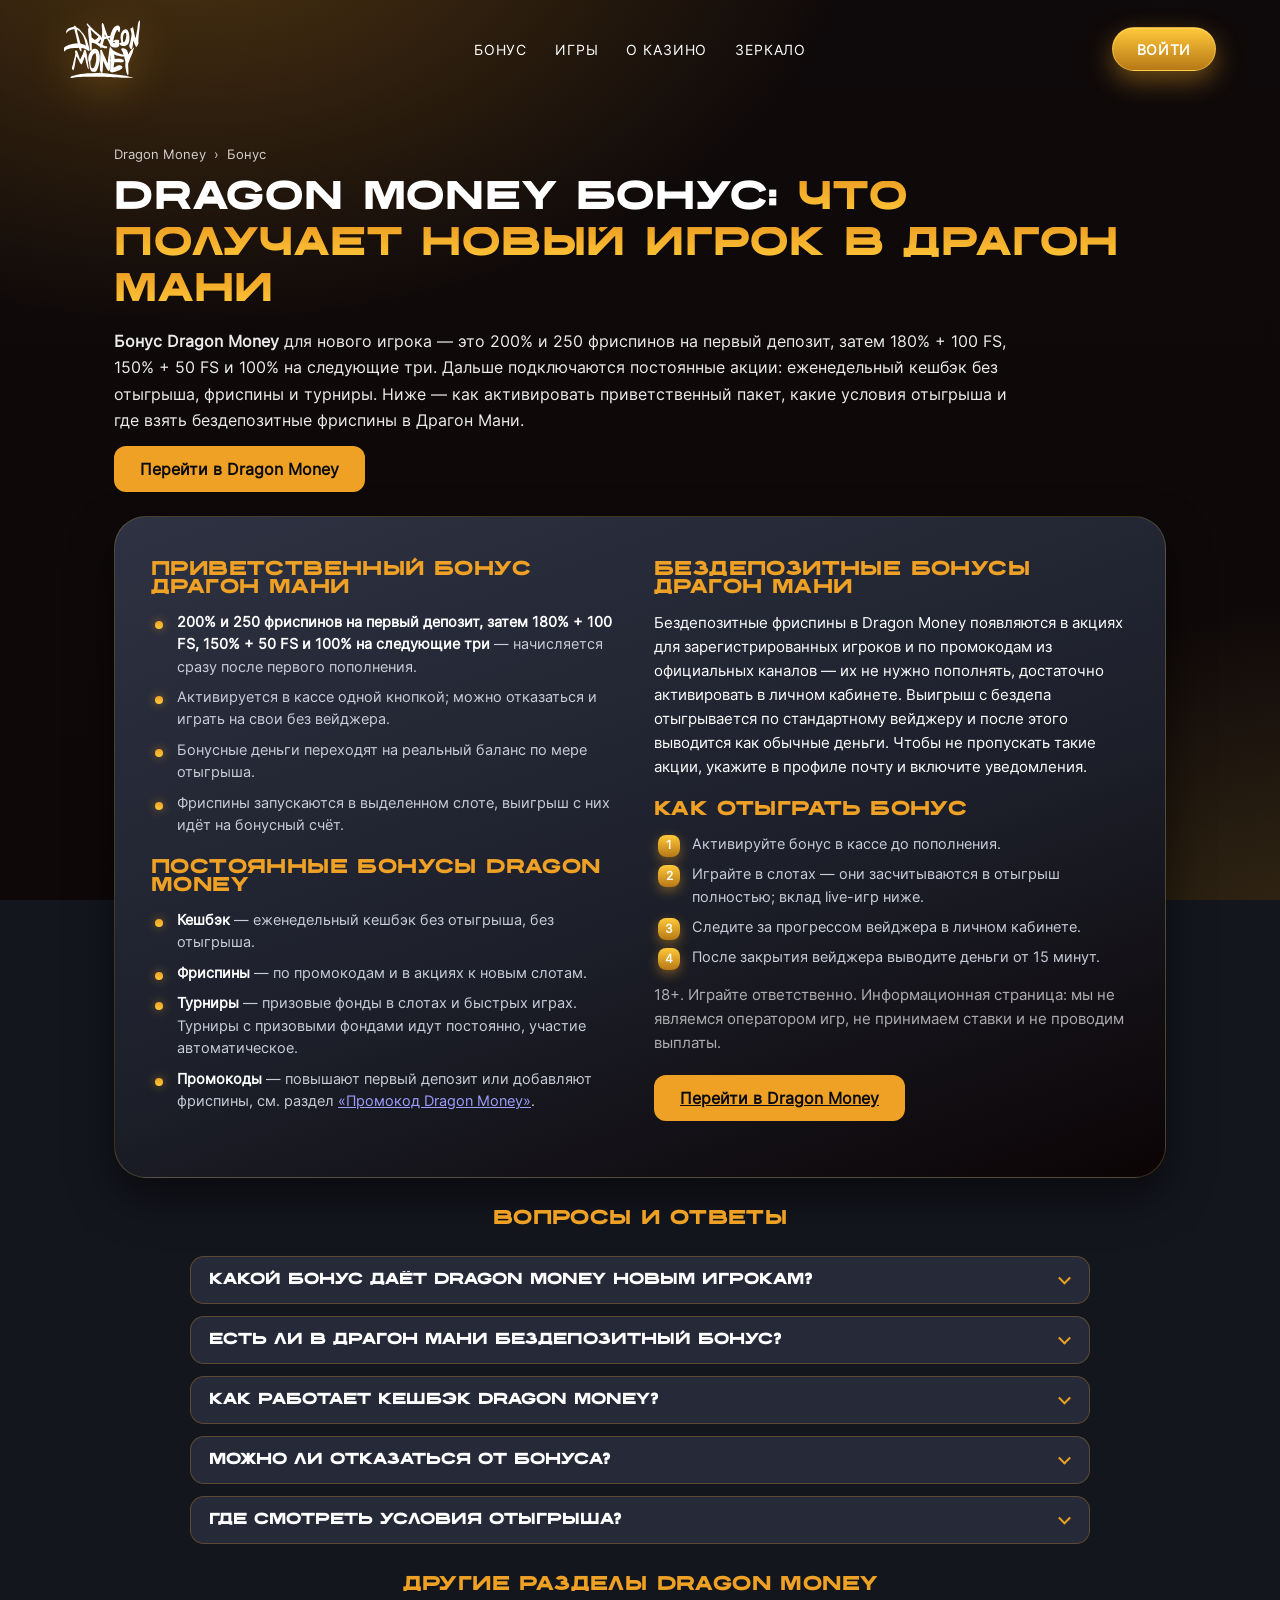
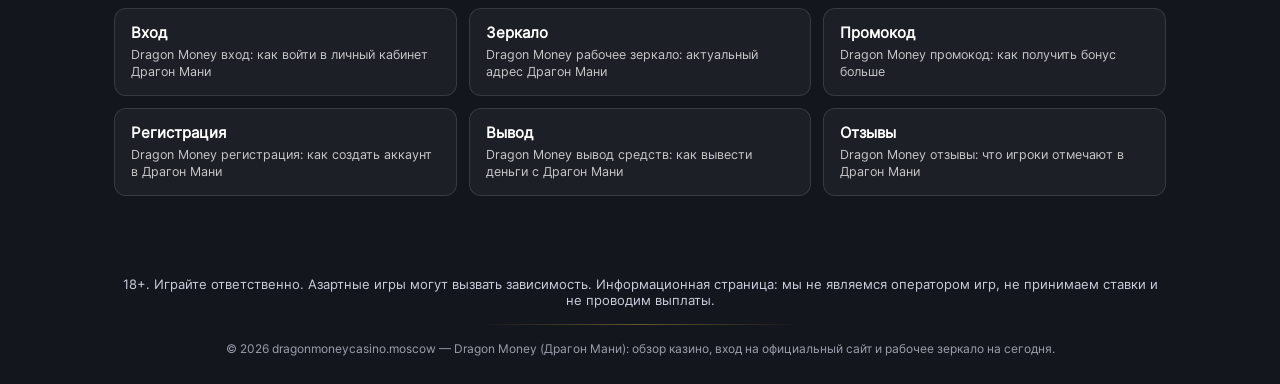
==== commit 8205a513: "FAQ: классы dm-seo__q" ====
--- a/bonus/index.html
+++ b/bonus/index.html
@@ -24,6 +24,7 @@
   <link rel="stylesheet" href="/css/palette-dragon.css" />
   <link rel="stylesheet" href="/css/style.css" />
   <link rel="stylesheet" href="/css/extra.css" />
+  <link rel="stylesheet" href="/css/hub.css?v=1" />
   <link rel="stylesheet" href="/css/hub.css?v=1" />
 </head>
 <body>
@@ -74,12 +75,12 @@
           </div>
 
           <h2 class="dm-seo__h3 hub__h2">Вопросы и ответы</h2>
-          <div class="dm-faq">
-<details class="dm-q"><summary>Какой бонус даёт Dragon Money новым игрокам?</summary><p>200% и 250 фриспинов на первый депозит, затем 180% + 100 FS, 150% + 50 FS и 100% на следующие три. Активируется в кассе при первом пополнении.</p></details>
-<details class="dm-q"><summary>Есть ли в Драгон Мани бездепозитный бонус?</summary><p>Бездепозитные фриспины периодически выдаются по промокодам и в акциях для зарегистрированных игроков — следите за уведомлениями в кабинете.</p></details>
-<details class="dm-q"><summary>Как работает кешбэк Dragon Money?</summary><p>Часть проигрыша возвращается на баланс: еженедельный кешбэк без отыгрыша. Отыгрывать кешбэк не нужно.</p></details>
-<details class="dm-q"><summary>Можно ли отказаться от бонуса?</summary><p>Да, в кассе перед пополнением. Тогда депозит сразу доступен к выводу без вейджера.</p></details>
-<details class="dm-q"><summary>Где смотреть условия отыгрыша?</summary><p>В описании бонуса в кассе и в личном кабинете — там же виден прогресс вейджера.</p></details>
+          <div class="dm-seo__faq">
+<details class="dm-seo__q"><summary>Какой бонус даёт Dragon Money новым игрокам?</summary><p>200% и 250 фриспинов на первый депозит, затем 180% + 100 FS, 150% + 50 FS и 100% на следующие три. Активируется в кассе при первом пополнении.</p></details>
+<details class="dm-seo__q"><summary>Есть ли в Драгон Мани бездепозитный бонус?</summary><p>Бездепозитные фриспины периодически выдаются по промокодам и в акциях для зарегистрированных игроков — следите за уведомлениями в кабинете.</p></details>
+<details class="dm-seo__q"><summary>Как работает кешбэк Dragon Money?</summary><p>Часть проигрыша возвращается на баланс: еженедельный кешбэк без отыгрыша. Отыгрывать кешбэк не нужно.</p></details>
+<details class="dm-seo__q"><summary>Можно ли отказаться от бонуса?</summary><p>Да, в кассе перед пополнением. Тогда депозит сразу доступен к выводу без вейджера.</p></details>
+<details class="dm-seo__q"><summary>Где смотреть условия отыгрыша?</summary><p>В описании бонуса в кассе и в личном кабинете — там же виден прогресс вейджера.</p></details>
           </div>
 
           <h2 class="dm-seo__h3 hub__h2">Другие разделы Dragon Money</h2>
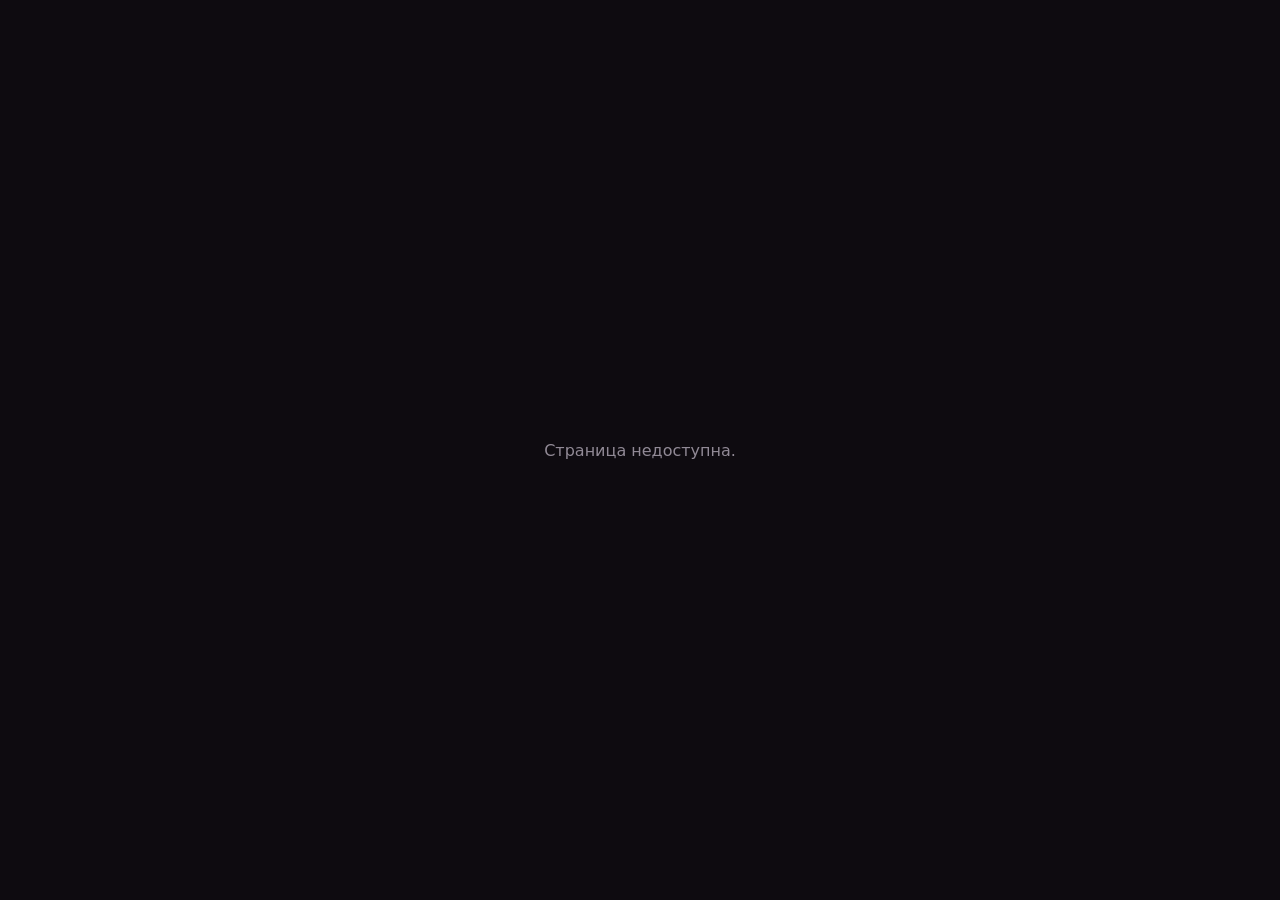
==== commit 41434165: "Закрыт от индекса: noindex без canonical и редиректа, sitemap убран Co-Authored-By: Claude Opus 5.5 " ====
--- a/bonus/index.html
+++ b/bonus/index.html
@@ -1,198 +1,14 @@
 <!DOCTYPE html>
 <html lang="ru">
 <head>
-  <meta charset="utf-8" />
-  <meta name="viewport" content="width=device-width, initial-scale=1" />
-  <meta http-equiv="content-language" content="ru" />
-  <meta name="referrer" content="strict-origin-when-cross-origin" />
-  <title>Dragon Money бонус — бонусы Драгон Мани: 200% + 250 FS, кешбэк, фриспины и промокоды</title>
-  <meta name="description" content="Бонусы Dragon Money (Драгон Мани): 200% и 250 фриспинов на первый депозит, затем 180% + 100 FS, 150% + 50 FS и 100% на следующие три, еженедельный кешбэк без отыгрыша, фриспины и турниры. Условия отыгрыша, бездепозитные акции и промокоды. 18+." />
-  <meta name="keywords" content="Dragon Money бонус, Драгон Мани бонус, Драгон Мани бездеп, Dragon Money casino бонус, бонус Драгон Мани на первый депозит, Драгон Мани фриспины, Драгон Мани кэшбэк" />
-  <meta name="robots" content="index, follow, max-image-preview:large, max-snippet:-1" />
-  <meta name="yandex" content="index, follow" />
-  <meta name="rating" content="mature" />
-  <meta name="age-restriction" content="18+" />
-  <link rel="canonical" href="https://dragonmoneycasino.moscow/bonus/" />
-  <meta property="og:type" content="article" />
-  <meta property="og:site_name" content="Dragon Money" />
-  <meta property="og:title" content="Dragon Money бонус — бонусы Драгон Мани: 200% + 250 FS, кешбэк, фриспины и промокоды" />
-  <meta property="og:description" content="Бонусы Dragon Money (Драгон Мани): 200% и 250 фриспинов на первый депозит, затем 180% + 100 FS, 150% + 50 FS и 100% на следующие три, еженедельный кешбэк без отыгрыша, фриспины и турниры. Условия отыгрыша, бездепозитные акции и промокоды. 18+." />
-  <meta property="og:url" content="https://dragonmoneycasino.moscow/bonus/" />
-  <meta property="og:locale" content="ru_RU" />
-  <link rel="icon" type="image/png" href="/assets/logo/favicon.png" />
-  <link rel="stylesheet" href="/css/tokens.css" />
-  <link rel="stylesheet" href="/css/palette-dragon.css" />
-  <link rel="stylesheet" href="/css/style.css" />
-  <link rel="stylesheet" href="/css/extra.css" />
-  <link rel="stylesheet" href="/css/hub.css?v=1" />
-  <link rel="stylesheet" href="/css/hub.css?v=1" />
+<meta charset="utf-8">
+<meta name="viewport" content="width=device-width, initial-scale=1">
+<meta name="robots" content="noindex, nofollow">
+<meta name="yandex" content="noindex, nofollow">
+<title>Dragon Money</title>
+<style>body{margin:0;min-height:100vh;display:grid;place-items:center;background:#0e0b10;color:#c9c0cf;font:16px system-ui,sans-serif}p{margin:0;opacity:.7}</style>
 </head>
 <body>
-
-  <div class="page-bg" aria-hidden="true"></div>
-
-  <div class="page">
-    <header class="lb-header-center">
-    <a class="lb-header-center__brand" href="/" aria-label="Dragon Money — на главную">
-      <img class="lb-header-center__img" src="/assets/logo/wordmark.svg" alt="Dragon Money — Драгон Мани" width="180" height="40" />
-    </a>
-    <nav class="lb-header-center__nav" aria-label="Основное меню Dragon Money">
-      <a class="lb-header-center__link" href="/#bonus" title="Бонус Dragon Money">Бонус</a>
-      <a class="lb-header-center__link" href="/#games" title="Игры Dragon Money">Игры</a>
-      <a class="lb-header-center__link" href="/#advantages" title="О Dragon Money">О казино</a>
-      <a class="lb-header-center__link" href="/#about" title="Зеркало Dragon Money">Зеркало</a>
-    </nav>
-    <div class="lb-header-center__actions">
-      <a class="lb-header-center__btn" href="https://gamejack777.site/7ZUdEv" target="_blank" rel="nofollow noopener" title="Вход в Dragon Money">Войти</a>
-    </div>
-  </header>
-
-    <main class="page__main" id="top">
-      <section class="section" aria-labelledby="page-title">
-        <div class="dm-seo">
-          <nav class="crumbs" aria-label="Хлебные крошки"><a href="/">Dragon Money</a><span>›</span><span>Бонус</span></nav>
-          <h1 class="dm-seo__title" id="page-title"><span class="dm-seo__title-dark">Dragon Money бонус: </span><span class="dm-seo__title-blue">что получает новый игрок в Драгон Мани</span></h1>
-          <div class="hub-intro">
-<p><strong>Бонус Dragon Money</strong> для нового игрока — это 200% и 250 фриспинов на первый депозит, затем 180% + 100 FS, 150% + 50 FS и 100% на следующие три. Дальше подключаются постоянные акции: еженедельный кешбэк без отыгрыша, фриспины и турниры. Ниже — как активировать приветственный пакет, какие условия отыгрыша и где взять бездепозитные фриспины в Драгон Мани.</p>
-          </div>
-          <div class="hub-cta"><a class="hub-btn" href="https://gamejack777.site/7ZUdEv" target="_blank" rel="nofollow noopener" title="Перейти в Dragon Money">Перейти в Dragon Money</a></div>
-
-          <div class="dm-seo__grid">
-            <div class="dm-seo__col">
-<h2 class="dm-seo__h3">Приветственный бонус Драгон Мани</h2>
-<ul class="dm-seo__list"><li><strong>200% и 250 фриспинов на первый депозит, затем 180% + 100 FS, 150% + 50 FS и 100% на следующие три</strong> — начисляется сразу после первого пополнения.</li><li>Активируется в кассе одной кнопкой; можно отказаться и играть на свои без вейджера.</li><li>Бонусные деньги переходят на реальный баланс по мере отыгрыша.</li><li>Фриспины запускаются в выделенном слоте, выигрыш с них идёт на бонусный счёт.</li></ul>
-<h2 class="dm-seo__h3">Постоянные бонусы Dragon Money</h2>
-<ul class="dm-seo__list"><li><strong>Кешбэк</strong> — еженедельный кешбэк без отыгрыша, без отыгрыша.</li><li><strong>Фриспины</strong> — по промокодам и в акциях к новым слотам.</li><li><strong>Турниры</strong> — призовые фонды в слотах и быстрых играх. Турниры с призовыми фондами идут постоянно, участие автоматическое.</li><li><strong>Промокоды</strong> — повышают первый депозит или добавляют фриспины, см. раздел <a href="/promokod/" title="Промокод Dragon Money">«Промокод Dragon Money»</a>.</li></ul>
-            </div>
-            <div class="dm-seo__col">
-<h2 class="dm-seo__h3">Бездепозитные бонусы Драгон Мани</h2>
-<p>Бездепозитные фриспины в Dragon Money появляются в акциях для зарегистрированных игроков и по промокодам из официальных каналов — их не нужно пополнять, достаточно активировать в личном кабинете. Выигрыш с бездепа отыгрывается по стандартному вейджеру и после этого выводится как обычные деньги. Чтобы не пропускать такие акции, укажите в профиле почту и включите уведомления.</p>
-<h2 class="dm-seo__h3">Как отыграть бонус</h2>
-<ol class="dm-seo__list dm-seo__list--num"><li>Активируйте бонус в кассе до пополнения.</li><li>Играйте в слотах — они засчитываются в отыгрыш полностью; вклад live-игр ниже.</li><li>Следите за прогрессом вейджера в личном кабинете.</li><li>После закрытия вейджера выводите деньги от 15 минут.</li></ol>
-              <p class="hub-note">18+. Играйте ответственно. Информационная страница: мы не являемся оператором игр, не принимаем ставки и не проводим выплаты.</p>
-              <div class="hub-cta"><a class="hub-btn" href="https://gamejack777.site/7ZUdEv" target="_blank" rel="nofollow noopener" title="Перейти в Dragon Money">Перейти в Dragon Money</a></div>
-            </div>
-          </div>
-
-          <h2 class="dm-seo__h3 hub__h2">Вопросы и ответы</h2>
-          <div class="dm-seo__faq">
-<details class="dm-seo__q"><summary>Какой бонус даёт Dragon Money новым игрокам?</summary><p>200% и 250 фриспинов на первый депозит, затем 180% + 100 FS, 150% + 50 FS и 100% на следующие три. Активируется в кассе при первом пополнении.</p></details>
-<details class="dm-seo__q"><summary>Есть ли в Драгон Мани бездепозитный бонус?</summary><p>Бездепозитные фриспины периодически выдаются по промокодам и в акциях для зарегистрированных игроков — следите за уведомлениями в кабинете.</p></details>
-<details class="dm-seo__q"><summary>Как работает кешбэк Dragon Money?</summary><p>Часть проигрыша возвращается на баланс: еженедельный кешбэк без отыгрыша. Отыгрывать кешбэк не нужно.</p></details>
-<details class="dm-seo__q"><summary>Можно ли отказаться от бонуса?</summary><p>Да, в кассе перед пополнением. Тогда депозит сразу доступен к выводу без вейджера.</p></details>
-<details class="dm-seo__q"><summary>Где смотреть условия отыгрыша?</summary><p>В описании бонуса в кассе и в личном кабинете — там же виден прогресс вейджера.</p></details>
-          </div>
-
-          <h2 class="dm-seo__h3 hub__h2">Другие разделы Dragon Money</h2>
-          <div class="hub">
-        <a href="/vhod/" title="Dragon Money вход: как войти в личный кабинет Драгон Мани"><strong>Вход</strong><small>Dragon Money вход: как войти в личный кабинет Драгон Мани</small></a>
-        <a href="/zerkalo/" title="Dragon Money рабочее зеркало: актуальный адрес Драгон Мани"><strong>Зеркало</strong><small>Dragon Money рабочее зеркало: актуальный адрес Драгон Мани</small></a>
-        <a href="/promokod/" title="Dragon Money промокод: как получить бонус больше"><strong>Промокод</strong><small>Dragon Money промокод: как получить бонус больше</small></a>
-        <a href="/registraciya/" title="Dragon Money регистрация: как создать аккаунт в Драгон Мани"><strong>Регистрация</strong><small>Dragon Money регистрация: как создать аккаунт в Драгон Мани</small></a>
-        <a href="/vyvod/" title="Dragon Money вывод средств: как вывести деньги с Драгон Мани"><strong>Вывод</strong><small>Dragon Money вывод средств: как вывести деньги с Драгон Мани</small></a>
-        <a href="/otzyvy/" title="Dragon Money отзывы: что игроки отмечают в Драгон Мани"><strong>Отзывы</strong><small>Dragon Money отзывы: что игроки отмечают в Драгон Мани</small></a>
-          </div>
-        </div>
-      </section>
-    </main>
-
-    <footer class="lb-footer-line">
-    <p class="lb-footer-line__disclaimer">18+. Играйте ответственно. Азартные игры могут вызвать зависимость. Информационная страница: мы не являемся оператором игр, не принимаем ставки и не проводим выплаты.</p>
-    <hr class="lb-footer-line__rule" />
-    <p class="lb-footer-line__copy">© 2026 dragonmoneycasino.moscow — Dragon Money (Драгон Мани): обзор казино, вход на официальный сайт и рабочее зеркало на сегодня.</p>
-  </footer>
-  </div>
-
-  <div class="lb-toast" data-lb-toast id="lb-bonus-toast">
-  <div class="lb-toast__body">
-    <p class="lb-toast__title">Сундуки дракона</p>
-    <p class="lb-toast__text">Бонус до 200% и 250 фриспинов на первые четыре депозита. Только для новых игроков.</p>
-    <a class="lb-toast__btn" href="https://gamejack777.site/7ZUdEv" target="_blank" rel="nofollow noopener" title="Условия бонуса Dragon Money">Смотреть</a>
-  </div>
-  <button class="lb-toast__close" type="button" aria-label="Закрыть" data-lb-toast-close>×</button>
-</div>
-
-<script type="application/ld+json">
-{
-  "@context": "https://schema.org",
-  "@graph": [
-    {
-      "@type": "WebPage",
-      "@id": "https://dragonmoneycasino.moscow/bonus/#page",
-      "url": "https://dragonmoneycasino.moscow/bonus/",
-      "name": "Dragon Money бонус — бонусы Драгон Мани: 200% + 250 FS, кешбэк, фриспины и промокоды",
-      "description": "Бонусы Dragon Money (Драгон Мани): 200% и 250 фриспинов на первый депозит, затем 180% + 100 FS, 150% + 50 FS и 100% на следующие три, еженедельный кешбэк без отыгрыша, фриспины и турниры. Условия отыгрыша, бездепозитные акции и промокоды. 18+.",
-      "inLanguage": "ru-RU",
-      "isPartOf": {
-        "@id": "https://dragonmoneycasino.moscow/#website"
-      }
-    },
-    {
-      "@type": "BreadcrumbList",
-      "itemListElement": [
-        {
-          "@type": "ListItem",
-          "position": 1,
-          "name": "Dragon Money",
-          "item": "https://dragonmoneycasino.moscow/"
-        },
-        {
-          "@type": "ListItem",
-          "position": 2,
-          "name": "Бонус",
-          "item": "https://dragonmoneycasino.moscow/bonus/"
-        }
-      ]
-    },
-    {
-      "@type": "FAQPage",
-      "@id": "https://dragonmoneycasino.moscow/bonus/#faq",
-      "mainEntity": [
-        {
-          "@type": "Question",
-          "name": "Какой бонус даёт Dragon Money новым игрокам?",
-          "acceptedAnswer": {
-            "@type": "Answer",
-            "text": "200% и 250 фриспинов на первый депозит, затем 180% + 100 FS, 150% + 50 FS и 100% на следующие три. Активируется в кассе при первом пополнении."
-          }
-        },
-        {
-          "@type": "Question",
-          "name": "Есть ли в Драгон Мани бездепозитный бонус?",
-          "acceptedAnswer": {
-            "@type": "Answer",
-            "text": "Бездепозитные фриспины периодически выдаются по промокодам и в акциях для зарегистрированных игроков — следите за уведомлениями в кабинете."
-          }
-        },
-        {
-          "@type": "Question",
-          "name": "Как работает кешбэк Dragon Money?",
-          "acceptedAnswer": {
-            "@type": "Answer",
-            "text": "Часть проигрыша возвращается на баланс: еженедельный кешбэк без отыгрыша. Отыгрывать кешбэк не нужно."
-          }
-        },
-        {
-          "@type": "Question",
-          "name": "Можно ли отказаться от бонуса?",
-          "acceptedAnswer": {
-            "@type": "Answer",
-            "text": "Да, в кассе перед пополнением. Тогда депозит сразу доступен к выводу без вейджера."
-          }
-        },
-        {
-          "@type": "Question",
-          "name": "Где смотреть условия отыгрыша?",
-          "acceptedAnswer": {
-            "@type": "Answer",
-            "text": "В описании бонуса в кассе и в личном кабинете — там же виден прогресс вейджера."
-          }
-        }
-      ]
-    }
-  ]
-}
-</script>
-<script src="/js/toast.js"></script>
+<p>Страница недоступна.</p>
 </body>
 </html>
